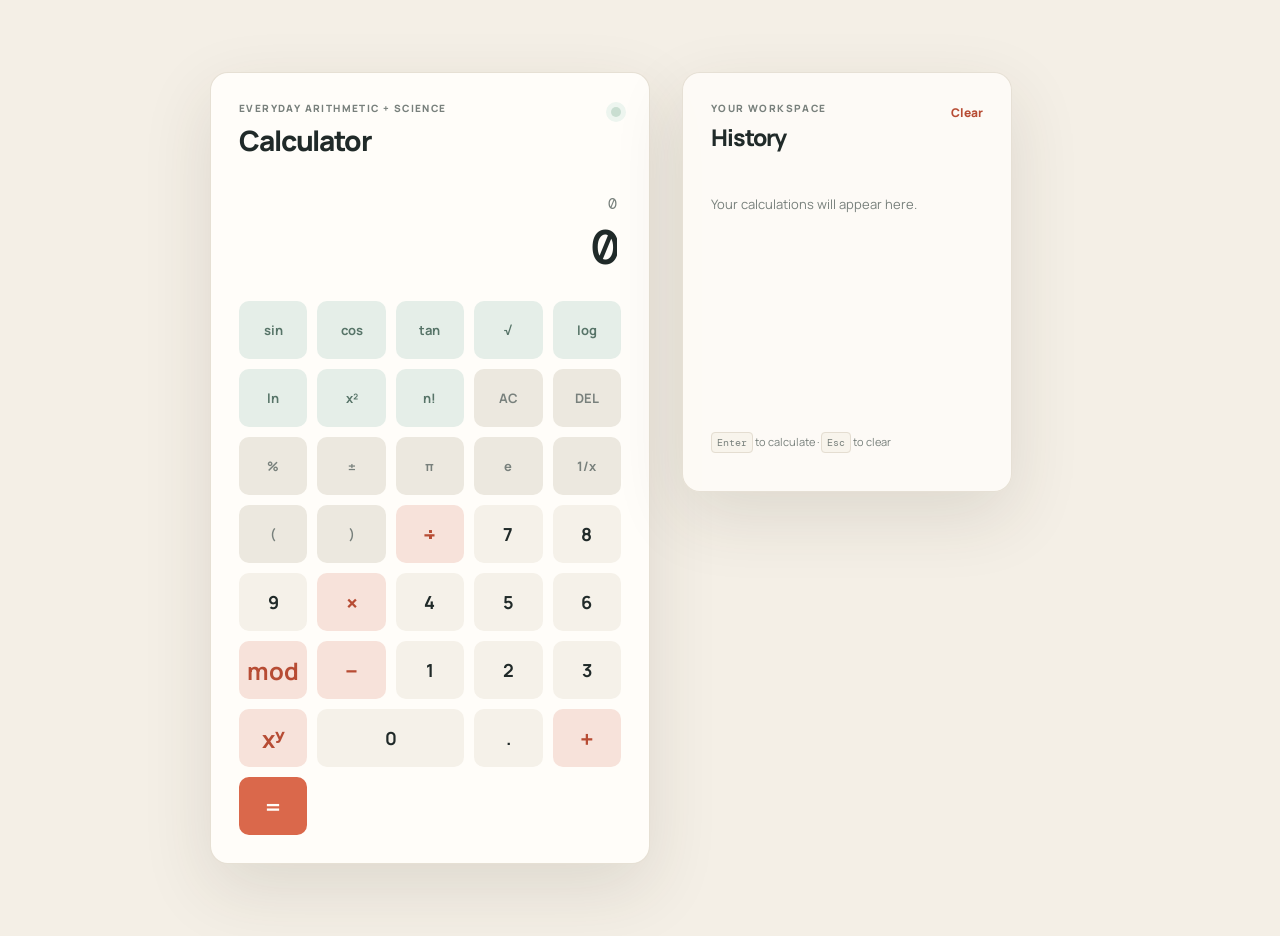
==== wwwroot/index.html @ 7047b93c "Calculator V 1.0.0.1" ====
<!doctype html>
<html lang="en">
<head>
  <meta charset="utf-8">
  <meta name="viewport" content="width=device-width, initial-scale=1">
  <meta name="theme-color" content="#f4efe6">
  <title>Calculator</title>
  <link rel="stylesheet" href="styles.css">
</head>
<body>
  <main class="app-shell">
    <section class="calculator" aria-label="Calculator">
      <header class="calculator-header">
        <div>
              <p class="eyebrow">Everyday arithmetic + science</p>
          <h1>Calculator</h1>
        </div>
        <span class="status-dot" aria-label="Ready"></span>
      </header>

      <div class="display" aria-live="polite">
        <div class="expression" id="expression">0</div>
        <div class="result" id="result">0</div>
      </div>

      <div class="keypad" id="keypad">
        <button class="key key-science" data-function="sin">sin</button>
        <button class="key key-science" data-function="cos">cos</button>
        <button class="key key-science" data-function="tan">tan</button>
        <button class="key key-science" data-function="sqrt">√</button>

        <button class="key key-science" data-function="log">log</button>
        <button class="key key-science" data-function="ln">ln</button>
        <button class="key key-science" data-function="square">x²</button>
        <button class="key key-science" data-function="factorial">n!</button>

        <button class="key key-muted" data-action="clear">AC</button>
        <button class="key key-muted" data-action="delete" aria-label="Delete last character">DEL</button>
        <button class="key key-muted" data-function="percent">%</button>
        <button class="key key-muted" data-function="sign">±</button>

        <button class="key key-muted" data-function="constant-pi">π</button>
        <button class="key key-muted" data-function="constant-e">e</button>
        <button class="key key-muted" data-function="reciprocal">1/x</button>
        <button class="key key-muted" data-value="(">(</button>
        <button class="key key-muted" data-value=")">)</button>

        <button class="key key-operator" data-value="/">÷</button>

        <button class="key" data-value="7">7</button>
        <button class="key" data-value="8">8</button>
        <button class="key" data-value="9">9</button>
        <button class="key key-operator" data-value="*">×</button>

        <button class="key" data-value="4">4</button>
        <button class="key" data-value="5">5</button>
        <button class="key" data-value="6">6</button>
        <button class="key key-operator" data-value="%">mod</button>

        <button class="key key-operator" data-value="-">−</button>
        <button class="key" data-value="1">1</button>
        <button class="key" data-value="2">2</button>
        <button class="key" data-value="3">3</button>
        <button class="key key-operator" data-value="^">xʸ</button>

        <button class="key key-wide" data-value="0">0</button>
        <button class="key" data-value=".">.</button>
        <button class="key key-operator" data-value="+">+</button>
        <button class="key key-equals" data-action="equals">=</button>
      </div>
    </section>

    <aside class="history-panel">
      <div class="history-heading">
        <div>
          <p class="eyebrow">Your workspace</p>
          <h2>History</h2>
        </div>
        <button class="clear-history" id="clear-history" type="button">Clear</button>
      </div>
      <div class="history-list" id="history-list">
        <p class="empty-history">Your calculations will appear here.</p>
      </div>
      <p class="keyboard-hint"><kbd>Enter</kbd> to calculate <span>·</span> <kbd>Esc</kbd> to clear</p>
    </aside>
  </main>
  <script src="app.js"></script>
</body>
</html>
---- wwwroot/styles.css ----
@import url('https://fonts.googleapis.com/css2?family=DM+Mono:wght@400;500&family=Manrope:wght@500;600;700;800&display=swap');

:root {
  --ink: #202a29;
  --muted: #78807c;
  --paper: #f4efe6;
  --panel: #fffdf9;
  --line: #e4ddd1;
  --accent: #da684b;
  --accent-dark: #b74c34;
  --mint: #c9ded1;
  --shadow: 0 24px 70px rgba(56, 47, 35, 0.12);
}

* { box-sizing: border-box; }

body {
  min-height: 100vh;
  margin: 0;
  color: var(--ink);
  background-color: var(--paper);
  background-image: radial-gradient(#d9cfbf 0.7px, transparent 0.7px);
  background-size: 18px 18px;
  font-family: 'Manrope', sans-serif;
}

button { font: inherit; }

.app-shell {
  display: grid;
  grid-template-columns: minmax(320px, 440px) minmax(260px, 330px);
  gap: 32px;
  width: min(100% - 40px, 860px);
  margin: 0 auto;
  padding: 8vh 0;
}

.calculator, .history-panel {
  background: var(--panel);
  border: 1px solid rgba(228, 221, 209, 0.9);
  box-shadow: var(--shadow);
}

.calculator { padding: 28px; border-radius: 18px; }
.calculator-header, .history-heading { display: flex; align-items: flex-start; justify-content: space-between; }
.eyebrow { margin: 0 0 6px; color: var(--muted); font-size: 10px; font-weight: 800; letter-spacing: 0.14em; text-transform: uppercase; }
h1, h2 { margin: 0; font-weight: 800; letter-spacing: -0.04em; }
h1 { font-size: 28px; }
h2 { font-size: 23px; }
.status-dot { width: 10px; height: 10px; margin-top: 6px; border-radius: 50%; background: var(--mint); box-shadow: 0 0 0 5px #edf5ef; }

.display { min-height: 142px; display: flex; flex-direction: column; justify-content: end; align-items: flex-end; padding: 28px 4px 22px; overflow: hidden; }
.expression { width: 100%; min-height: 22px; color: var(--muted); font-family: 'DM Mono', monospace; font-size: 15px; text-align: right; white-space: nowrap; overflow: hidden; text-overflow: ellipsis; }
.result { max-width: 100%; overflow: hidden; color: var(--ink); font-family: 'DM Mono', monospace; font-size: clamp(34px, 8vw, 48px); font-weight: 500; letter-spacing: -0.07em; white-space: nowrap; text-overflow: ellipsis; }

.keypad { display: grid; grid-template-columns: repeat(5, 1fr); gap: 10px; }
.key { min-height: 58px; border: 0; border-radius: 10px; color: var(--ink); background: #f5f1e9; cursor: pointer; font-size: 18px; font-weight: 700; transition: transform 120ms ease, background 120ms ease; }
.key:hover { background: #ebe4d8; }
.key:active { transform: scale(0.95); }
.key:focus-visible, .clear-history:focus-visible { outline: 3px solid rgba(218, 104, 75, 0.35); outline-offset: 2px; }
.key-muted { color: var(--muted); background: #ece8df; font-size: 13px; }
.key-science { color: #577468; background: #e5eee8; font-size: 13px; }
.key-science:hover { background: #d7e7dd; }
.key-operator { color: var(--accent-dark); background: #f7e2da; font-size: 24px; }
.key-operator:hover { background: #f1d1c5; }
.key-equals { color: #fffdf9; background: var(--accent); font-size: 24px; }
.key-equals:hover { background: var(--accent-dark); }
.key-wide { grid-column: span 2; }

.history-panel { align-self: start; min-height: 420px; padding: 28px; border-radius: 18px; background: rgba(255, 253, 249, 0.82); }
.clear-history { padding: 3px 0; border: 0; color: var(--accent-dark); background: none; cursor: pointer; font-size: 12px; font-weight: 800; }
.history-list { min-height: 280px; padding-top: 28px; }
.empty-history { color: var(--muted); font-size: 13px; line-height: 1.6; }
.history-item { width: 100%; padding: 13px 0; border: 0; border-bottom: 1px solid var(--line); color: var(--ink); background: transparent; cursor: pointer; text-align: left; }
.history-item:first-child { padding-top: 0; }
.history-expression { display: block; color: var(--muted); font-family: 'DM Mono', monospace; font-size: 12px; }
.history-result { display: block; margin-top: 5px; font-family: 'DM Mono', monospace; font-size: 17px; }
.keyboard-hint { margin: 0; color: var(--muted); font-size: 11px; line-height: 1.7; }
kbd { padding: 3px 5px; border: 1px solid var(--line); border-radius: 4px; background: #f8f4ec; font-family: 'DM Mono', monospace; font-size: 10px; }

@media (max-width: 720px) {
  .app-shell { grid-template-columns: 1fr; width: min(100% - 24px, 440px); padding: 24px 0 40px; }
  .calculator { padding: 20px; }
  .history-panel { min-height: auto; }
  .history-list { min-height: 0; }
}
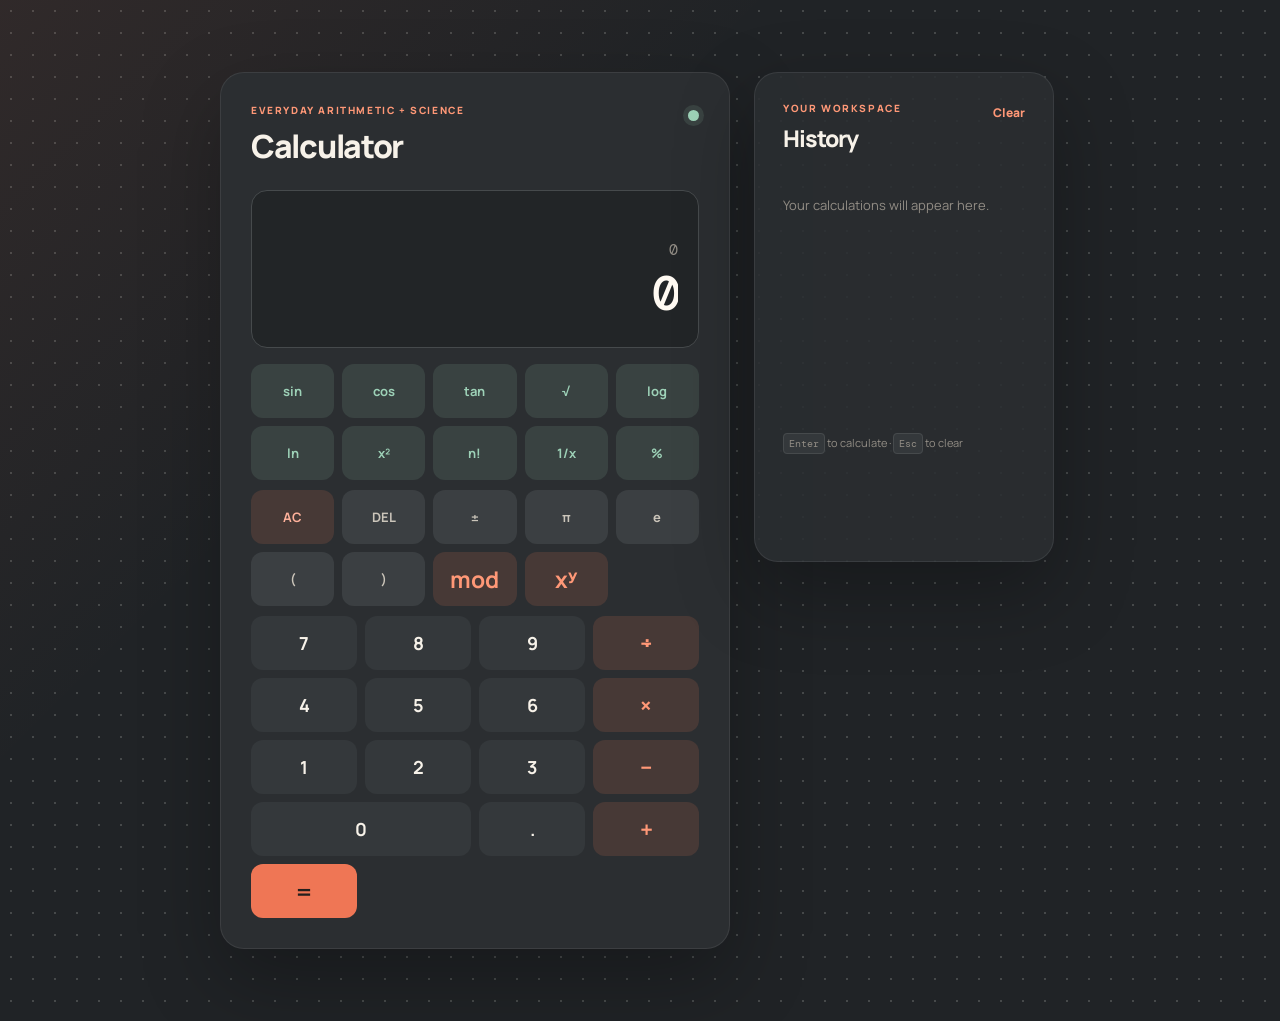
==== commit 015a1968: "Calculator V 1.0.0.3 - Repair the Calc" ====
--- a/wwwroot/index.html
+++ b/wwwroot/index.html
@@ -24,49 +24,49 @@
       </div>
 
       <div class="keypad" id="keypad">
-        <button class="key key-science" data-function="sin">sin</button>
-        <button class="key key-science" data-function="cos">cos</button>
-        <button class="key key-science" data-function="tan">tan</button>
-        <button class="key key-science" data-function="sqrt">√</button>
+        <div class="scientific-keys" aria-label="Scientific operations">
+          <button class="key key-science" data-function="sin">sin</button>
+          <button class="key key-science" data-function="cos">cos</button>
+          <button class="key key-science" data-function="tan">tan</button>
+          <button class="key key-science" data-function="sqrt">√</button>
+          <button class="key key-science" data-function="log">log</button>
+          <button class="key key-science" data-function="ln">ln</button>
+          <button class="key key-science" data-function="square">x²</button>
+          <button class="key key-science" data-function="factorial">n!</button>
+          <button class="key key-science" data-function="reciprocal">1/x</button>
+          <button class="key key-science" data-function="percent">%</button>
+        </div>
 
-        <button class="key key-science" data-function="log">log</button>
-        <button class="key key-science" data-function="ln">ln</button>
-        <button class="key key-science" data-function="square">x²</button>
-        <button class="key key-science" data-function="factorial">n!</button>
+        <div class="utility-keys" aria-label="Calculator controls">
+          <button class="key key-clear" data-action="clear">AC</button>
+          <button class="key key-muted" data-action="delete" aria-label="Delete last character">DEL</button>
+          <button class="key key-muted" data-function="sign">±</button>
+          <button class="key key-muted" data-function="constant-pi">π</button>
+          <button class="key key-muted" data-function="constant-e">e</button>
+          <button class="key key-muted" data-value="(">(</button>
+          <button class="key key-muted" data-value=")">)</button>
+          <button class="key key-operator" data-value="%">mod</button>
+          <button class="key key-operator" data-value="^">xʸ</button>
+        </div>
 
-        <button class="key key-muted" data-action="clear">AC</button>
-        <button class="key key-muted" data-action="delete" aria-label="Delete last character">DEL</button>
-        <button class="key key-muted" data-function="percent">%</button>
-        <button class="key key-muted" data-function="sign">±</button>
-
-        <button class="key key-muted" data-function="constant-pi">π</button>
-        <button class="key key-muted" data-function="constant-e">e</button>
-        <button class="key key-muted" data-function="reciprocal">1/x</button>
-        <button class="key key-muted" data-value="(">(</button>
-        <button class="key key-muted" data-value=")">)</button>
-
-        <button class="key key-operator" data-value="/">÷</button>
-
-        <button class="key" data-value="7">7</button>
-        <button class="key" data-value="8">8</button>
-        <button class="key" data-value="9">9</button>
-        <button class="key key-operator" data-value="*">×</button>
-
-        <button class="key" data-value="4">4</button>
-        <button class="key" data-value="5">5</button>
-        <button class="key" data-value="6">6</button>
-        <button class="key key-operator" data-value="%">mod</button>
-
-        <button class="key key-operator" data-value="-">−</button>
-        <button class="key" data-value="1">1</button>
-        <button class="key" data-value="2">2</button>
-        <button class="key" data-value="3">3</button>
-        <button class="key key-operator" data-value="^">xʸ</button>
-
-        <button class="key key-wide" data-value="0">0</button>
-        <button class="key" data-value=".">.</button>
-        <button class="key key-operator" data-value="+">+</button>
-        <button class="key key-equals" data-action="equals">=</button>
+        <div class="number-keys" aria-label="Number pad">
+          <button class="key" data-value="7">7</button>
+          <button class="key" data-value="8">8</button>
+          <button class="key" data-value="9">9</button>
+          <button class="key key-operator" data-value="/">÷</button>
+          <button class="key" data-value="4">4</button>
+          <button class="key" data-value="5">5</button>
+          <button class="key" data-value="6">6</button>
+          <button class="key key-operator" data-value="*">×</button>
+          <button class="key" data-value="1">1</button>
+          <button class="key" data-value="2">2</button>
+          <button class="key" data-value="3">3</button>
+          <button class="key key-operator" data-value="-">−</button>
+          <button class="key key-wide" data-value="0">0</button>
+          <button class="key" data-value=".">.</button>
+          <button class="key key-operator" data-value="+">+</button>
+          <button class="key key-equals" data-action="equals">=</button>
+        </div>
       </div>
     </section>
 
--- a/wwwroot/styles.css
+++ b/wwwroot/styles.css
@@ -1,15 +1,16 @@
 @import url('https://fonts.googleapis.com/css2?family=DM+Mono:wght@400;500&family=Manrope:wght@500;600;700;800&display=swap');
 
 :root {
-  --ink: #202a29;
-  --muted: #78807c;
-  --paper: #f4efe6;
-  --panel: #fffdf9;
-  --line: #e4ddd1;
-  --accent: #da684b;
-  --accent-dark: #b74c34;
-  --mint: #c9ded1;
-  --shadow: 0 24px 70px rgba(56, 47, 35, 0.12);
+  --ink: #f7f2e9;
+  --muted: #928d85;
+  --paper: #202326;
+  --panel: #2b2e31;
+  --surface: #34383b;
+  --line: #464a4c;
+  --accent: #ef7655;
+  --accent-dark: #ff9877;
+  --mint: #9dd1b7;
+  --shadow: 0 30px 80px rgba(0, 0, 0, 0.28);
 }
 
 * { box-sizing: border-box; }
@@ -19,8 +20,8 @@
   margin: 0;
   color: var(--ink);
   background-color: var(--paper);
-  background-image: radial-gradient(#d9cfbf 0.7px, transparent 0.7px);
-  background-size: 18px 18px;
+  background-image: linear-gradient(135deg, rgba(239, 118, 85, 0.08), transparent 34%), radial-gradient(#46494a 0.8px, transparent 0.8px);
+  background-size: auto, 22px 22px;
   font-family: 'Manrope', sans-serif;
 }
 
@@ -28,46 +29,49 @@
 
 .app-shell {
   display: grid;
-  grid-template-columns: minmax(320px, 440px) minmax(260px, 330px);
-  gap: 32px;
-  width: min(100% - 40px, 860px);
+  grid-template-columns: minmax(360px, 510px) minmax(260px, 300px);
+  gap: 24px;
+  width: min(100% - 40px, 840px);
   margin: 0 auto;
   padding: 8vh 0;
 }
 
 .calculator, .history-panel {
   background: var(--panel);
-  border: 1px solid rgba(228, 221, 209, 0.9);
+  border: 1px solid rgba(255, 255, 255, 0.08);
   box-shadow: var(--shadow);
 }
 
-.calculator { padding: 28px; border-radius: 18px; }
+.calculator { padding: 30px; border-radius: 24px; }
 .calculator-header, .history-heading { display: flex; align-items: flex-start; justify-content: space-between; }
-.eyebrow { margin: 0 0 6px; color: var(--muted); font-size: 10px; font-weight: 800; letter-spacing: 0.14em; text-transform: uppercase; }
+.eyebrow { margin: 0 0 7px; color: var(--accent-dark); font-size: 10px; font-weight: 800; letter-spacing: 0.16em; text-transform: uppercase; }
 h1, h2 { margin: 0; font-weight: 800; letter-spacing: -0.04em; }
-h1 { font-size: 28px; }
+h1 { font-size: 32px; }
 h2 { font-size: 23px; }
-.status-dot { width: 10px; height: 10px; margin-top: 6px; border-radius: 50%; background: var(--mint); box-shadow: 0 0 0 5px #edf5ef; }
+.status-dot { width: 11px; height: 11px; margin-top: 7px; border-radius: 50%; background: var(--mint); box-shadow: 0 0 0 5px rgba(157, 209, 183, 0.12); }
 
-.display { min-height: 142px; display: flex; flex-direction: column; justify-content: end; align-items: flex-end; padding: 28px 4px 22px; overflow: hidden; }
+.display { min-height: 158px; display: flex; flex-direction: column; justify-content: end; align-items: flex-end; margin: 22px 0 16px; padding: 22px 20px; border: 1px solid var(--line); border-radius: 16px; background: #222527; overflow: hidden; }
 .expression { width: 100%; min-height: 22px; color: var(--muted); font-family: 'DM Mono', monospace; font-size: 15px; text-align: right; white-space: nowrap; overflow: hidden; text-overflow: ellipsis; }
-.result { max-width: 100%; overflow: hidden; color: var(--ink); font-family: 'DM Mono', monospace; font-size: clamp(34px, 8vw, 48px); font-weight: 500; letter-spacing: -0.07em; white-space: nowrap; text-overflow: ellipsis; }
+.result { max-width: 100%; overflow: hidden; color: #fffaf2; font-family: 'DM Mono', monospace; font-size: clamp(34px, 8vw, 48px); font-weight: 500; letter-spacing: -0.07em; white-space: nowrap; text-overflow: ellipsis; }
 
-.keypad { display: grid; grid-template-columns: repeat(5, 1fr); gap: 10px; }
-.key { min-height: 58px; border: 0; border-radius: 10px; color: var(--ink); background: #f5f1e9; cursor: pointer; font-size: 18px; font-weight: 700; transition: transform 120ms ease, background 120ms ease; }
-.key:hover { background: #ebe4d8; }
+.keypad { display: grid; gap: 10px; }
+.scientific-keys, .utility-keys { display: grid; grid-template-columns: repeat(5, 1fr); gap: 8px; }
+.number-keys { display: grid; grid-template-columns: repeat(4, 1fr); gap: 8px; }
+.key { min-height: 54px; border: 1px solid transparent; border-radius: 12px; color: var(--ink); background: var(--surface); cursor: pointer; font-size: 18px; font-weight: 700; transition: transform 120ms ease, background 120ms ease, border-color 120ms ease; }
+.key:hover { border-color: rgba(255, 255, 255, 0.13); background: #3d4245; }
 .key:active { transform: scale(0.95); }
 .key:focus-visible, .clear-history:focus-visible { outline: 3px solid rgba(218, 104, 75, 0.35); outline-offset: 2px; }
-.key-muted { color: var(--muted); background: #ece8df; font-size: 13px; }
-.key-science { color: #577468; background: #e5eee8; font-size: 13px; }
-.key-science:hover { background: #d7e7dd; }
-.key-operator { color: var(--accent-dark); background: #f7e2da; font-size: 24px; }
-.key-operator:hover { background: #f1d1c5; }
-.key-equals { color: #fffdf9; background: var(--accent); font-size: 24px; }
+.key-muted { color: #cbc5ba; background: #3b3f42; font-size: 13px; }
+.key-clear { color: #ffb19b; background: rgba(239, 118, 85, 0.14); font-size: 13px; }
+.key-science { color: var(--mint); background: rgba(157, 209, 183, 0.12); font-size: 13px; }
+.key-science:hover { background: rgba(157, 209, 183, 0.2); }
+.key-operator { color: var(--accent-dark); background: rgba(239, 118, 85, 0.14); font-size: 23px; }
+.key-operator:hover { background: rgba(239, 118, 85, 0.24); }
+.key-equals { color: #241f1d; background: var(--accent); font-size: 24px; }
 .key-equals:hover { background: var(--accent-dark); }
 .key-wide { grid-column: span 2; }
 
-.history-panel { align-self: start; min-height: 420px; padding: 28px; border-radius: 18px; background: rgba(255, 253, 249, 0.82); }
+.history-panel { align-self: start; min-height: 490px; padding: 28px; border-radius: 24px; background: rgba(43, 46, 49, 0.88); }
 .clear-history { padding: 3px 0; border: 0; color: var(--accent-dark); background: none; cursor: pointer; font-size: 12px; font-weight: 800; }
 .history-list { min-height: 280px; padding-top: 28px; }
 .empty-history { color: var(--muted); font-size: 13px; line-height: 1.6; }
@@ -76,10 +80,10 @@
 .history-expression { display: block; color: var(--muted); font-family: 'DM Mono', monospace; font-size: 12px; }
 .history-result { display: block; margin-top: 5px; font-family: 'DM Mono', monospace; font-size: 17px; }
 .keyboard-hint { margin: 0; color: var(--muted); font-size: 11px; line-height: 1.7; }
-kbd { padding: 3px 5px; border: 1px solid var(--line); border-radius: 4px; background: #f8f4ec; font-family: 'DM Mono', monospace; font-size: 10px; }
+kbd { padding: 3px 5px; border: 1px solid var(--line); border-radius: 4px; background: var(--surface); font-family: 'DM Mono', monospace; font-size: 10px; }
 
 @media (max-width: 720px) {
-  .app-shell { grid-template-columns: 1fr; width: min(100% - 24px, 440px); padding: 24px 0 40px; }
+  .app-shell { grid-template-columns: 1fr; width: min(100% - 24px, 510px); padding: 24px 0 40px; }
   .calculator { padding: 20px; }
   .history-panel { min-height: auto; }
   .history-list { min-height: 0; }
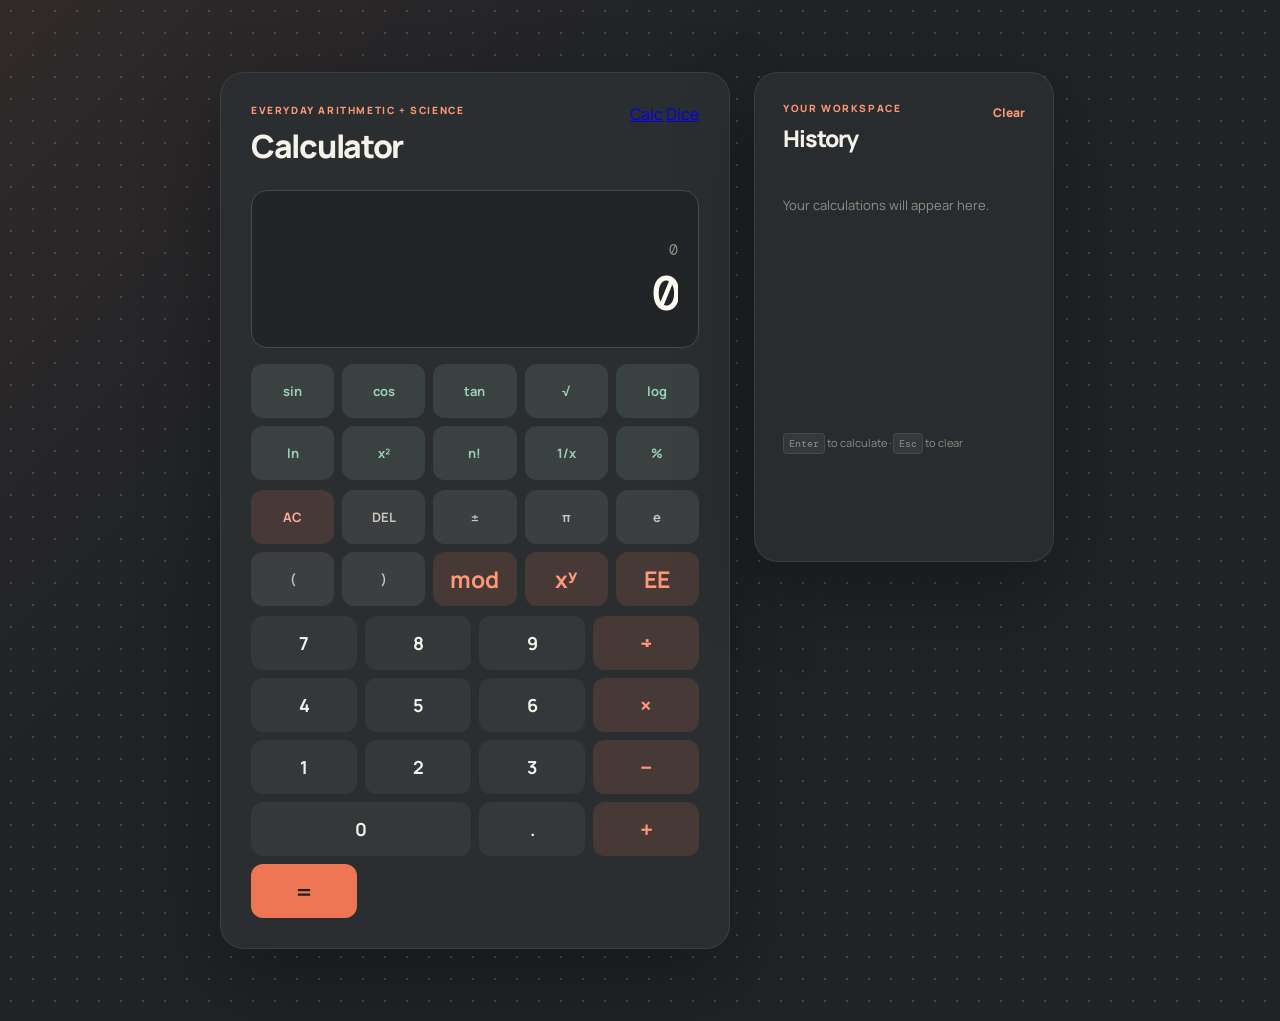
==== commit 1d7e6548: "All" ====
--- a/wwwroot/index.html
+++ b/wwwroot/index.html
@@ -12,10 +12,13 @@
     <section class="calculator" aria-label="Calculator">
       <header class="calculator-header">
         <div>
-              <p class="eyebrow">Everyday arithmetic + science</p>
+          <p class="eyebrow">Everyday arithmetic + science</p>
           <h1>Calculator</h1>
         </div>
-        <span class="status-dot" aria-label="Ready"></span>
+        <nav class="site-nav" aria-label="Tools">
+          <a class="nav-link active" href="index.html">Calc</a>
+          <a class="nav-link" href="dice.html">Dice</a>
+        </nav>
       </header>
 
       <div class="display" aria-live="polite">
@@ -47,6 +50,7 @@
           <button class="key key-muted" data-value=")">)</button>
           <button class="key key-operator" data-value="%">mod</button>
           <button class="key key-operator" data-value="^">xʸ</button>
+          <button class="key key-operator" data-value="e">EE</button>
         </div>
 
         <div class="number-keys" aria-label="Number pad">
